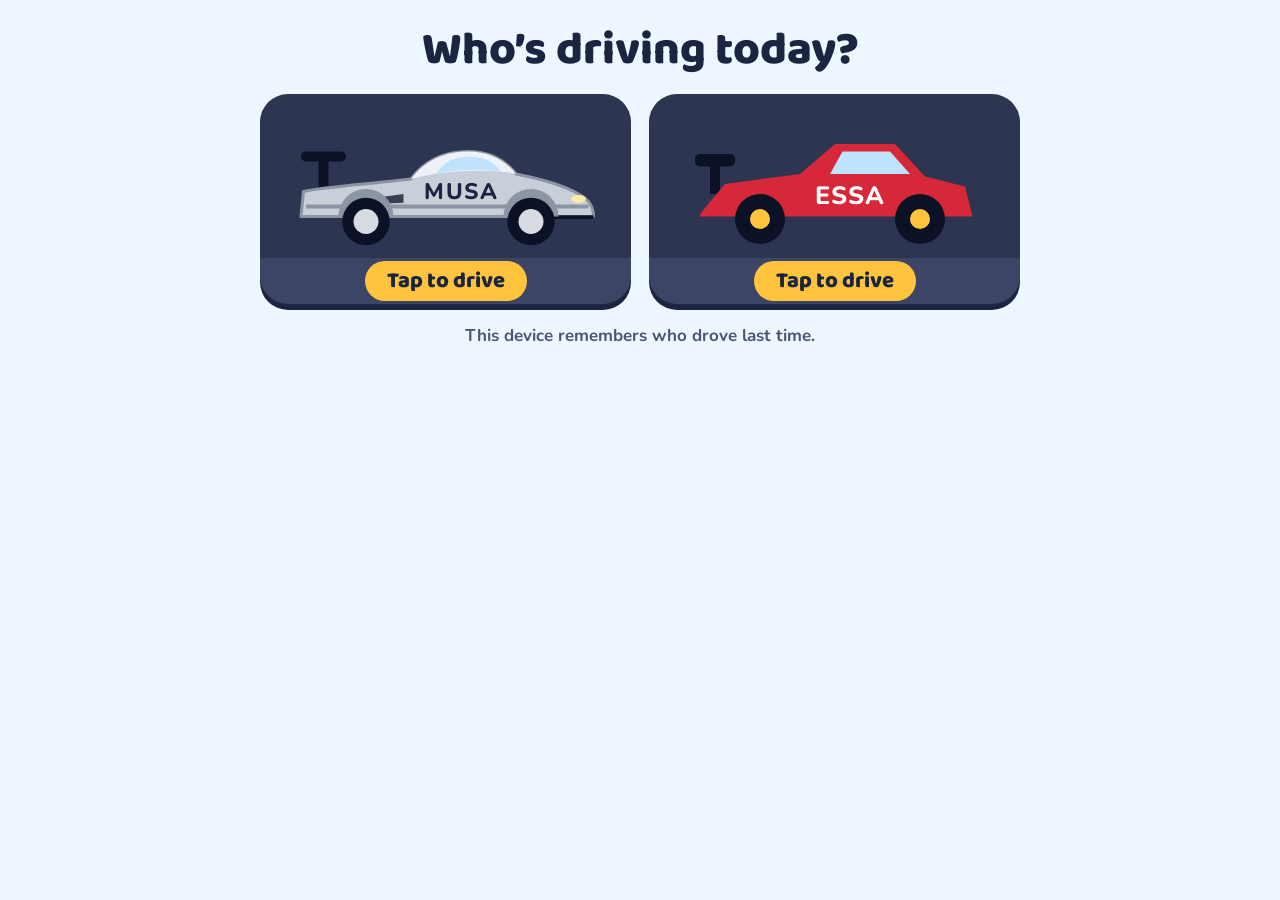
==== index.html @ 1c647e28 "Musa: chapter 11-16 practice topics and an original silver racer Co-Authored-By: Claude Opus 5.5 <no" ====
<!doctype html>
<html lang="en">
<head>
<meta charset="utf-8">
<meta name="viewport" content="width=device-width,initial-scale=1,viewport-fit=cover">
<title>Maths Grand Prix</title>
<meta name="theme-color" content="#2D3550">
<link rel="manifest" href="manifest.webmanifest">
<link rel="icon" href="icon-192.png">
<link rel="apple-touch-icon" href="apple-touch-icon.png">
<meta name="robots" content="noindex,nofollow">
<link rel="preconnect" href="https://fonts.googleapis.com">
<link rel="preconnect" href="https://fonts.gstatic.com" crossorigin>
<link rel="stylesheet" href="https://fonts.googleapis.com/css2?family=Baloo+2:wght@600;700;800&family=Nunito:wght@600;700;800&display=swap">
<link rel="stylesheet" href="app.css?v=8">
</head>
<body>
<div class="app" id="app"><div class="loading"><div class="display">Warming up the engine…</div></div></div>
<script src="gen.js?v=8"></script>
<script src="app.js?v=8"></script>
</body>
</html>
---- app.css ----
:root {
  --sky: #EEF6FF; --ink: #1B2440; --ink-soft: #4A5577; --asphalt: #2D3550; --asphalt-2: #3C4566;
  --asphalt-text: #DCE4F5; --lane: #FFC43D; --lane-deep: #B88400; --card: #FFFFFF; --line: #D3E1F1;
  --chip: #E4ECF6; --car: #D62839; --go: #177A45; --go-soft: #E3F6EC; --go-ink: #0F5530;
  --warn-soft: #FFF4D6; --warn-ink: #6B5200; --dot-muted: #5A6588; --mastered: #2BB673;
  --minus: #C2410C; --minus-soft: #FFE1D6; --plus: #1D4ED8; --plus-soft: #DBE7FF;
  --font-display: 'Baloo 2', 'Trebuchet MS', 'Segoe UI', sans-serif;
  --font-body: 'Nunito', 'Segoe UI', system-ui, sans-serif;
  color-scheme: light;
}
* { box-sizing: border-box; }
html { -webkit-text-size-adjust: 100%; }
body { margin: 0; background: var(--sky); color: var(--ink); font-family: var(--font-body); font-size: 17px; font-weight: 600;
  padding-left: max(14px, env(safe-area-inset-left, 0px)); padding-right: max(14px, env(safe-area-inset-right, 0px));
  padding-top: calc(16px + env(safe-area-inset-top, 0px)); padding-bottom: calc(36px + env(safe-area-inset-bottom, 0px));
  -webkit-tap-highlight-color: transparent; }
button { font-family: inherit; color: inherit; }
button:focus-visible { outline: 4px solid var(--ink); outline-offset: 3px; }
[hidden] { display: none !important; }
.app { max-width: 760px; margin: 0 auto; display: flex; flex-direction: column; gap: 20px; }
.display { font-family: var(--font-display); font-weight: 800; line-height: 1.05; text-wrap: balance; }
.top { display: flex; align-items: center; justify-content: space-between; gap: 10px; flex-wrap: wrap; }
.brand { display: flex; align-items: center; gap: 10px; }
.brand-small { font-family: var(--font-display); font-weight: 700; font-size: 16px; color: var(--ink-soft); line-height: 1; }
.brand-big { font-size: clamp(26px, 6vw, 38px); }
.top-btns { display: flex; gap: 8px; align-items: center; }
.icon-btn { border: none; cursor: pointer; background: var(--card); border-radius: 14px; padding: 8px 12px; display: flex; align-items: center; gap: 6px; font-weight: 800; font-size: 15px; box-shadow: 0 3px 0 var(--line); min-height: 44px; }
.stats { display: grid; grid-template-columns: repeat(3, minmax(0, 1fr)); gap: 10px; }
.stat { background: var(--card); border-radius: 18px; padding: 10px 12px; display: flex; align-items: center; gap: 10px; box-shadow: 0 3px 0 var(--line); min-width: 0; }
.stat b { font-family: var(--font-display); font-size: 26px; line-height: 1; display: block; }
.stat span { font-size: 13px; color: var(--ink-soft); font-weight: 700; }
.today { background: var(--asphalt); color: var(--card); border-radius: 28px; padding: 24px 22px 0; display: flex; flex-direction: column; gap: 12px; overflow: hidden; }
.today-row { display: flex; justify-content: space-between; align-items: flex-start; gap: 14px; flex-wrap: wrap; }
.tag { align-self: flex-start; background: var(--lane); color: var(--ink); font-weight: 800; font-size: 13px; letter-spacing: 0.06em; padding: 4px 12px; border-radius: 999px; }
.today h2 { font-size: clamp(28px, 6vw, 40px); margin: 6px 0; }
.today p { margin: 0; color: var(--asphalt-text); max-width: 420px; font-size: 17px; }
.go-btn { border: none; cursor: pointer; background: var(--lane); color: var(--ink); font-family: var(--font-display); font-weight: 800; font-size: 24px; padding: 14px 26px; border-radius: 20px; box-shadow: 0 5px 0 var(--lane-deep); display: inline-flex; align-items: center; justify-content: center; gap: 10px; min-height: 56px; }
.go-btn:active { transform: translateY(3px); box-shadow: 0 2px 0 var(--lane-deep); }
.go-btn[disabled] { background: var(--chip); box-shadow: 0 5px 0 var(--line); color: var(--ink-soft); cursor: default; transform: none; }
.road { position: relative; height: 92px; margin: 0 -22px; }
.road .tarmac { position: absolute; left: 0; right: 0; bottom: 0; height: 38px; background: var(--asphalt-2); }
.road .dash { position: absolute; left: 0; right: 0; bottom: 17px; height: 4px; background: repeating-linear-gradient(90deg, var(--lane) 0 28px, transparent 28px 52px); }
.road > .car { position: absolute; left: 36px; bottom: 12px; }
.flag { position: absolute; right: 36px; bottom: 38px; width: 34px; height: 46px; border-radius: 3px; background: repeating-conic-gradient(var(--card) 0 25%, var(--ink) 0 50%) 0 0 / 12px 12px; }
.pole { position: absolute; right: 70px; bottom: 38px; width: 4px; height: 54px; background: var(--asphalt-text); }
.sec { display: flex; flex-direction: column; gap: 12px; }
.sec-head { display: flex; align-items: baseline; justify-content: space-between; gap: 10px; flex-wrap: wrap; }
.sec-head h3 { margin: 0; font-size: 24px; }
.sec-head span { color: var(--ink-soft); font-weight: 700; font-size: 15px; }
.bonus { display: grid; grid-template-columns: repeat(5, minmax(0, 1fr)); gap: 10px; }
.bonus button { border: none; cursor: pointer; background: var(--card); border-radius: 16px; padding: 10px 4px; display: flex; flex-direction: column; align-items: center; gap: 2px; box-shadow: 0 3px 0 var(--line); min-width: 0; min-height: 76px; }
.bonus button b { font-family: var(--font-display); font-size: 17px; line-height: 1; }
.bonus button small { font-size: 12px; font-weight: 800; color: var(--go); }
.bonus button.locked { cursor: default; background: var(--chip); box-shadow: none; }
.bonus button.locked small { color: var(--ink-soft); }
.bonus button.done { background: #F6EBC8; box-shadow: none; }
.bonus button.done small { color: var(--warn-ink); }
.keep { width: 100%; font-size: 26px; }
.map { background: var(--asphalt); border-radius: 24px; padding: 18px 12px 14px; display: flex; flex-direction: column; gap: 14px; }
.map-row { display: grid; grid-template-columns: repeat(8, minmax(0, 1fr)); gap: 4px; background: repeating-linear-gradient(90deg, var(--lane) 0 12px, transparent 12px 26px) 0 20px / 100% 3px no-repeat; }
.cp { display: flex; flex-direction: column; align-items: center; gap: 6px; min-width: 0; }
.cp i { font-style: normal; width: 42px; height: 42px; border-radius: 50%; display: grid; place-items: center; font-family: var(--font-display); font-weight: 800; font-size: 19px; }
.cp i.q { background: var(--lane); color: var(--ink); border: 3px solid var(--card); }
.cp i.m { background: var(--mastered); color: var(--ink); border: 3px solid var(--card); }
.cp i.c { background: var(--dot-muted); color: var(--card); border: 3px solid var(--dot-muted); }
.cp small { font-size: 11.5px; font-weight: 700; color: var(--asphalt-text); text-align: center; line-height: 1.2; }
.legend { display: flex; gap: 14px; justify-content: center; flex-wrap: wrap; font-size: 13px; font-weight: 700; color: var(--asphalt-text); }
.legend span { display: flex; align-items: center; gap: 6px; }
.legend i { width: 13px; height: 13px; border-radius: 50%; display: inline-block; }
.garage { display: grid; grid-template-columns: repeat(4, minmax(0, 1fr)); gap: 10px; }
.up { background: var(--card); border-radius: 18px; padding: 12px; display: flex; flex-direction: column; gap: 6px; box-shadow: 0 3px 0 var(--line); min-width: 0; border: none; text-align: left; }
.up .sw { height: 36px; border-radius: 10px; }
.up b { font-size: 15px; line-height: 1.15; }
.up small { font-size: 13px; font-weight: 800; color: var(--ink-soft); }
.up small.ok { color: var(--go); }
.studied { background: var(--card); border-radius: 24px; padding: 20px; display: flex; flex-direction: column; gap: 14px; box-shadow: 0 4px 0 var(--line); }
.studied h3 { margin: 0; font-size: 24px; }
.studied p { margin: 0; color: var(--ink-soft); }
.pick-grid { display: grid; grid-template-columns: repeat(8, minmax(0, 1fr)); gap: 8px; }
.pick-grid.lessons { grid-template-columns: 1fr; }
.pick { border: 3px solid var(--line); background: #F4F8FD; border-radius: 14px; min-height: 52px; font-family: var(--font-display); font-weight: 800; font-size: 20px; cursor: pointer; }
.pick.on { background: var(--lane); border-color: var(--ink); }
.pick.lesson { text-align: left; font-family: var(--font-body); font-size: 16px; padding: 10px 14px; }
.race-top { display: flex; align-items: center; justify-content: space-between; gap: 10px; }
.race-top .display { font-size: 21px; text-align: center; }
.track { position: relative; height: 96px; background: var(--asphalt); border-radius: 22px; overflow: hidden; }
.track .dash { position: absolute; left: 18px; right: 18px; top: 62px; height: 4px; background: repeating-linear-gradient(90deg, var(--lane) 0 22px, transparent 22px 40px); }
.track .flag { right: 20px; bottom: auto; top: 16px; }
.track .pole { right: 54px; bottom: auto; top: 16px; height: 62px; }
#carwrap { position: absolute; top: 28px; transition: left .6s cubic-bezier(.3,1.4,.5,1); }
@media (prefers-reduced-motion: reduce) { #carwrap { transition: none; } }
.qcard { background: var(--card); border-radius: 28px; padding: clamp(16px, 4.5vw, 32px); display: flex; flex-direction: column; gap: 18px; box-shadow: 0 6px 0 var(--line); }
.q-head { display: flex; justify-content: space-between; align-items: center; gap: 10px; flex-wrap: wrap; }
.chip { background: var(--chip); color: var(--asphalt); font-weight: 800; font-size: 14px; padding: 6px 14px; border-radius: 999px; }
.say-btn { border: none; cursor: pointer; background: var(--chip); border-radius: 999px; padding: 8px 14px; display: flex; align-items: center; gap: 6px; font-weight: 800; font-size: 15px; min-height: 44px; }
.qtext { font-family: var(--font-display); font-weight: 700; font-size: clamp(25px, 5.4vw, 36px); line-height: 1.2; margin: 0; text-wrap: balance; white-space: pre-line; }
.qtext .op { display: inline-block; min-width: 1.1em; text-align: center; border-radius: 10px; padding: 0 4px; }
.qtext .op.minus { color: var(--minus); background: var(--minus-soft); }
.qtext .op.plus { color: var(--plus); background: var(--plus-soft); }
.eq { display: flex; align-items: center; justify-content: center; gap: 12px; flex-wrap: wrap; }
.eq .n { font-family: var(--font-display); font-weight: 800; font-size: clamp(54px, 15vw, 76px); line-height: 1; }
.eq .opbox { display: flex; flex-direction: column; align-items: center; gap: 2px; }
.eq .opc { width: 60px; height: 60px; border-radius: 50%; display: flex; align-items: center; justify-content: center; font-family: var(--font-display); font-weight: 800; font-size: 44px; line-height: 1; }
.eq .opc.minus { background: var(--minus-soft); border: 4px solid var(--minus); color: var(--minus); }
.eq .opc.plus { background: var(--plus-soft); border: 4px solid var(--plus); color: var(--plus); }
.eq .opbox small { font-size: 13px; font-weight: 800; }
.eq .opbox small.minus { color: #9A3412; } .eq .opbox small.plus { color: var(--plus); }
.eq .box { min-width: 64px; height: 64px; border: 4px dashed #8A97B4; border-radius: 14px; display: inline-block; }
.visual { display: flex; justify-content: center; overflow-x: auto; }
.visual svg { max-width: 100%; height: auto; }
.opts { display: grid; grid-template-columns: repeat(2, minmax(0, 1fr)); gap: 14px; }
.opt { cursor: pointer; font-family: var(--font-display); font-weight: 800; font-size: clamp(22px, 4.6vw, 34px); min-height: 84px; padding: 10px; border-radius: 22px; background: #F4F8FD; border: 4px solid var(--line); box-shadow: 0 5px 0 var(--line); line-height: 1.15; }
.opt.long { font-size: clamp(18px, 3.6vw, 24px); }
.opt.on { background: var(--lane); border-color: var(--ink); box-shadow: 0 5px 0 var(--lane-deep); }
.opt.right { background: var(--go-soft); border-color: var(--go); box-shadow: 0 5px 0 var(--go); }
.entry { display: flex; flex-direction: column; gap: 12px; align-items: center; }
.screen { min-width: 200px; max-width: 100%; min-height: 72px; padding: 6px 22px; border-radius: 20px; border: 4px solid var(--line); background: #F4F8FD; font-family: var(--font-display); font-weight: 800; font-size: 42px; display: flex; align-items: center; justify-content: center; gap: 10px; font-variant-numeric: tabular-nums; }
.screen.ok { background: var(--go-soft); border-color: var(--go); }
.screen.no { background: var(--warn-soft); border-color: var(--lane-deep); }
.screen .ph { color: var(--ink-soft); font-size: 20px; font-weight: 700; }
.screen .unit { font-size: 24px; color: var(--ink-soft); }
.pad { display: grid; grid-template-columns: repeat(3, minmax(0, 1fr)); gap: 10px; width: min(100%, 360px); }
.key { cursor: pointer; border: none; min-height: 60px; border-radius: 18px; background: var(--chip); box-shadow: 0 4px 0 var(--line); font-family: var(--font-display); font-weight: 800; font-size: 30px; }
.key.fn { font-family: var(--font-body); font-size: 17px; }
.key:active, .opt:active, .pick:active, .bonus button:active { transform: translateY(3px); }
.hint { text-align: center; color: var(--ink-soft); font-weight: 700; margin: 0; }
.next { width: 100%; font-size: 28px; padding: 16px; }
.fb { border-radius: 24px; padding: 18px; display: flex; flex-direction: column; gap: 12px; }
.fb.good { background: var(--go-soft); align-items: center; text-align: center; }
.fb.try { background: var(--card); box-shadow: 0 5px 0 var(--line); }
.fb h3 { margin: 0; font-size: 30px; }
.fb.good h3 { color: var(--go-ink); }
.fb p { margin: 0; font-size: 19px; font-weight: 700; }
.blocks { display: flex; flex-direction: column; gap: 6px; align-items: flex-start; }
.blocks .row { display: flex; gap: 4px; flex-wrap: wrap; }
.blocks i { width: 26px; height: 26px; border-radius: 6px; display: inline-block; }
.blocks i.t { background: #3B82F6; border: 2px solid #1D4ED8; }
.blocks i.o { background: #FB923C; border: 2px solid #C2410C; }
.blocks i.a { background: #34D399; border: 2px solid #047857; }
.blocks i.x { background: #EEF2F7; border: 2px dashed #8A97B4; }
.blocks i.e { background: #FFFFFF; border: 2px solid #8A97B4; }
.checker { height: 32px; border-radius: 12px; background: repeating-conic-gradient(var(--card) 0 25%, var(--ink) 0 50%) 0 0 / 32px 32px; }
.finish-title { font-size: clamp(42px, 9vw, 62px); text-align: center; margin: 4px 0 0; }
.finish-sub { text-align: center; color: var(--ink-soft); font-size: 20px; margin: 0; }
.prize { background: var(--card); border-radius: 28px; padding: 24px; display: flex; flex-direction: column; align-items: center; gap: 12px; box-shadow: 0 5px 0 var(--line); text-align: center; }
.stars { display: flex; gap: 10px; }
.stars svg { animation: pop 0.5s ease-out both; }
.stars svg:nth-child(2) { animation-delay: 0.15s; }
.stars svg:nth-child(3) { animation-delay: 0.3s; }
@keyframes pop { from { transform: scale(0.4); } to { transform: scale(1); } }
@media (prefers-reduced-motion: reduce) { .stars svg { animation: none; } }
.prize h2 { margin: 0; font-size: 30px; }
.prize p { margin: 0; color: var(--ink-soft); max-width: 480px; font-size: 18px; }
.saved { font-size: 14px; color: var(--ink-soft); font-weight: 700; }
.fact { background: var(--warn-soft); border-radius: 22px; padding: 18px 20px; display: flex; gap: 14px; align-items: center; }
.fact b { font-family: var(--font-display); font-size: 19px; display: block; }
.tip { background: var(--card); border-radius: 26px; padding: 22px; display: flex; flex-direction: column; gap: 14px; box-shadow: 0 5px 0 var(--line); }
.tip h3 { margin: 0; font-size: 26px; }
.qa { display: flex; gap: 12px; flex-wrap: wrap; }
.qa div { border-radius: 16px; padding: 10px 16px; }
.qa small { display: block; font-size: 13px; font-weight: 800; color: var(--ink-soft); letter-spacing: 0.04em; }
.qa b { font-family: var(--font-display); font-size: 22px; }
.step { display: flex; gap: 12px; align-items: flex-start; font-size: 18px; font-weight: 700; }
.step i { font-style: normal; width: 32px; height: 32px; flex-shrink: 0; border-radius: 50%; background: var(--asphalt); color: var(--card); display: grid; place-items: center; font-weight: 800; }
.try { border-top: 3px dashed var(--line); padding-top: 14px; display: flex; flex-direction: column; gap: 10px; }
.try-row { display: flex; gap: 10px; flex-wrap: wrap; }
.try-row .opt { min-height: 60px; flex: 1 1 120px; font-size: 22px; }
.result { border-radius: 14px; padding: 12px 16px; font-weight: 700; }
.result.good { background: var(--go-soft); color: var(--go-ink); }
.result.mid { background: var(--warn-soft); color: var(--warn-ink); }
.strong { background: var(--go-soft); border-radius: 22px; padding: 18px 20px; display: flex; gap: 14px; align-items: center; }
.strong b { font-family: var(--font-display); font-size: 19px; color: var(--go-ink); display: block; }
.two { display: grid; grid-template-columns: repeat(2, minmax(0, 1fr)); gap: 14px; }
.plain-btn { border: none; cursor: pointer; background: var(--card); color: var(--ink); font-family: var(--font-display); font-weight: 800; font-size: 22px; padding: 16px; border-radius: 20px; box-shadow: 0 5px 0 var(--line); min-height: 56px; }
.two .go-btn { font-size: 22px; }
.loading { text-align: center; padding: 50px 10px; display: flex; flex-direction: column; align-items: center; gap: 18px; }
.loading .display { font-size: 30px; }
.picker { display: flex; flex-direction: column; gap: 20px; }
.picker h1 { margin: 10px 0 0; font-size: clamp(32px, 8vw, 46px); text-align: center; }
.drivers { display: grid; grid-template-columns: repeat(auto-fit, minmax(min(100%, 300px), 1fr)); gap: 18px; }
.driver-car { border: none; cursor: pointer; background: var(--asphalt); border-radius: 28px; padding: 20px 16px 0; display: flex; flex-direction: column; align-items: center; gap: 4px; box-shadow: 0 6px 0 var(--ink); overflow: hidden; color: var(--card); }
.driver-car .strip { align-self: stretch; margin: 0 -16px; height: 46px; background: var(--asphalt-2); display: flex; align-items: center; justify-content: center; }
.driver-car .strip span { background: var(--lane); color: var(--ink); font-family: var(--font-display); font-weight: 800; font-size: 22px; padding: 2px 22px; border-radius: 999px; }
.lock { display: flex; flex-direction: column; gap: 18px; align-items: stretch; }
.lock-head { display: flex; flex-direction: column; align-items: center; gap: 6px; text-align: center; }
.lock-head h1 { margin: 0; font-size: 36px; }
.lock-head p { margin: 0; font-size: 20px; font-weight: 800; }
.pics { display: grid; grid-template-columns: repeat(3, minmax(0, 1fr)); gap: 14px; max-width: 460px; width: 100%; align-self: center; }
.pic { min-height: 100px; border-radius: 22px; display: flex; align-items: center; justify-content: center; cursor: pointer; background: var(--card); border: 4px solid var(--line); box-shadow: 0 4px 0 var(--line); }
.pic.on { background: var(--warn-soft); border-color: var(--lane-deep); box-shadow: 0 4px 0 var(--lane-deep); }
.pic.ok { background: var(--go-soft); border-color: var(--go); box-shadow: 0 4px 0 var(--go); }
.msg { border-radius: 18px; padding: 14px 16px; font-size: 18px; font-weight: 800; text-align: center; }
.msg.mid { background: var(--warn-soft); color: var(--warn-ink); }
.msg.good { background: var(--go-soft); color: var(--go-ink); }
.pit { display: flex; flex-direction: column; gap: 18px; }
.pit-card { background: var(--asphalt); color: var(--card); border-radius: 28px; padding: 24px 20px; display: flex; flex-direction: column; align-items: center; gap: 12px; text-align: center; overflow: hidden; }
.pit-card h1 { margin: 0; font-size: clamp(32px, 8vw, 44px); }
.pit-card p { margin: 0; font-size: 19px; color: var(--asphalt-text); max-width: 460px; }
.pit-time { background: var(--lane); color: var(--ink); border-radius: 22px; padding: 12px 22px; font-family: var(--font-display); font-weight: 800; font-size: 26px; }
.pit-idea { background: var(--card); border-radius: 22px; padding: 18px 20px; box-shadow: 0 4px 0 var(--line); display: flex; gap: 14px; align-items: center; font-size: 18px; font-weight: 700; }
.pit-idea b { font-family: var(--font-display); font-size: 20px; display: block; }
.steam { animation: rise 2s ease-out infinite; }
.steam.s2 { animation-delay: .6s; } .steam.s3 { animation-delay: 1.2s; }
@keyframes rise { from { transform: translateY(6px); opacity: .9; } to { transform: translateY(-14px); opacity: 0; } }
@media (prefers-reduced-motion: reduce) { .steam { animation: none; } }
.small-link { align-self: center; border: none; background: transparent; color: var(--ink-soft); font-weight: 800; font-size: 15px; text-decoration: underline; cursor: pointer; padding: 10px; min-height: 44px; }
@media (max-width: 560px) {
  .bonus { grid-template-columns: repeat(4, minmax(0, 1fr)); }
  .garage { grid-template-columns: repeat(2, minmax(0, 1fr)); }
  .map-row { grid-template-columns: repeat(4, minmax(0, 1fr)); row-gap: 12px; background: none; }
  .pick-grid { grid-template-columns: repeat(4, minmax(0, 1fr)); }
  .opts { grid-template-columns: 1fr; }
  .opts.two-up { grid-template-columns: repeat(2, minmax(0, 1fr)); }
  .stat { flex-direction: column; align-items: flex-start; gap: 4px; }
  .today { padding: 20px 18px 0; } .road { margin: 0 -18px; }
}

/* finish celebration */
.finish-title { font-size: clamp(32px, 8vw, 62px); display: flex; align-items: center; justify-content: center; gap: 10px; }
.finish-title .wflag { width: clamp(30px, 7vw, 64px); height: auto; flex-shrink: 0; }
.finish-title .wflag:last-child { transform: scaleX(-1); }
.wflag .cloth { transform-origin: 12px 23px; animation: flagwave 0.5s ease-in-out infinite alternate; }
@keyframes flagwave { from { transform: skewY(-6deg) scaleX(0.94); } to { transform: skewY(6deg) scaleX(1); } }
.victory { animation: victory 0.55s cubic-bezier(.3,.7,.4,1) 4 alternate; }
@keyframes victory { from { transform: translateY(0) rotate(0); } to { transform: translateY(-34px) rotate(-6deg); } }
@media (prefers-reduced-motion: reduce) { .wflag .cloth, .victory { animation: none; } }
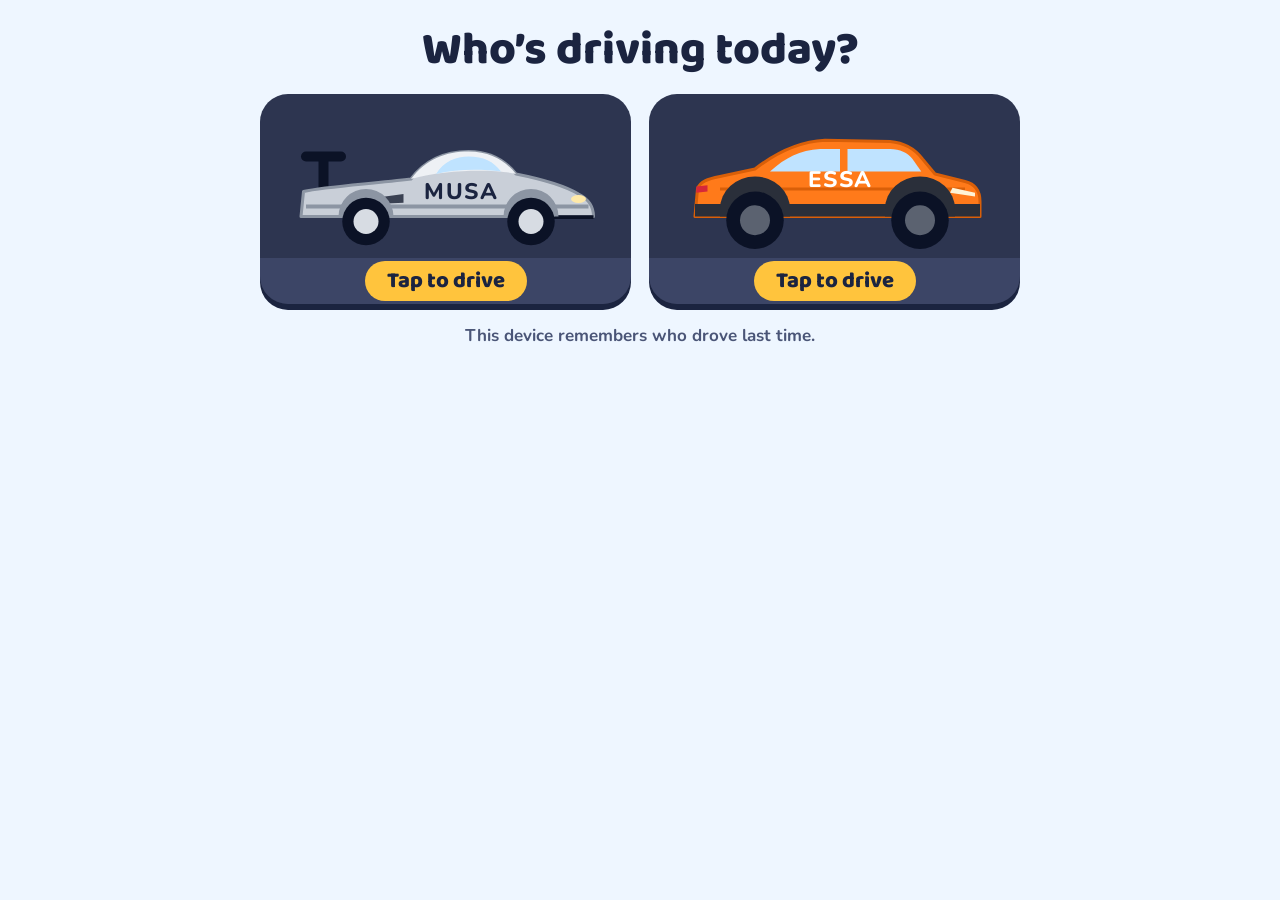
==== commit c9593ccb: "Essa: original orange sporty SUV Co-Authored-By: Claude Opus 5.5 <noreply@anthropic.com> Claude-Sess" ====
--- a/index.html
+++ b/index.html
@@ -12,11 +12,11 @@
 <link rel="preconnect" href="https://fonts.googleapis.com">
 <link rel="preconnect" href="https://fonts.gstatic.com" crossorigin>
 <link rel="stylesheet" href="https://fonts.googleapis.com/css2?family=Baloo+2:wght@600;700;800&family=Nunito:wght@600;700;800&display=swap">
-<link rel="stylesheet" href="app.css?v=8">
+<link rel="stylesheet" href="app.css?v=11">
 </head>
 <body>
 <div class="app" id="app"><div class="loading"><div class="display">Warming up the engine…</div></div></div>
-<script src="gen.js?v=8"></script>
-<script src="app.js?v=8"></script>
+<script src="gen.js?v=11"></script>
+<script src="app.js?v=11"></script>
 </body>
 </html>
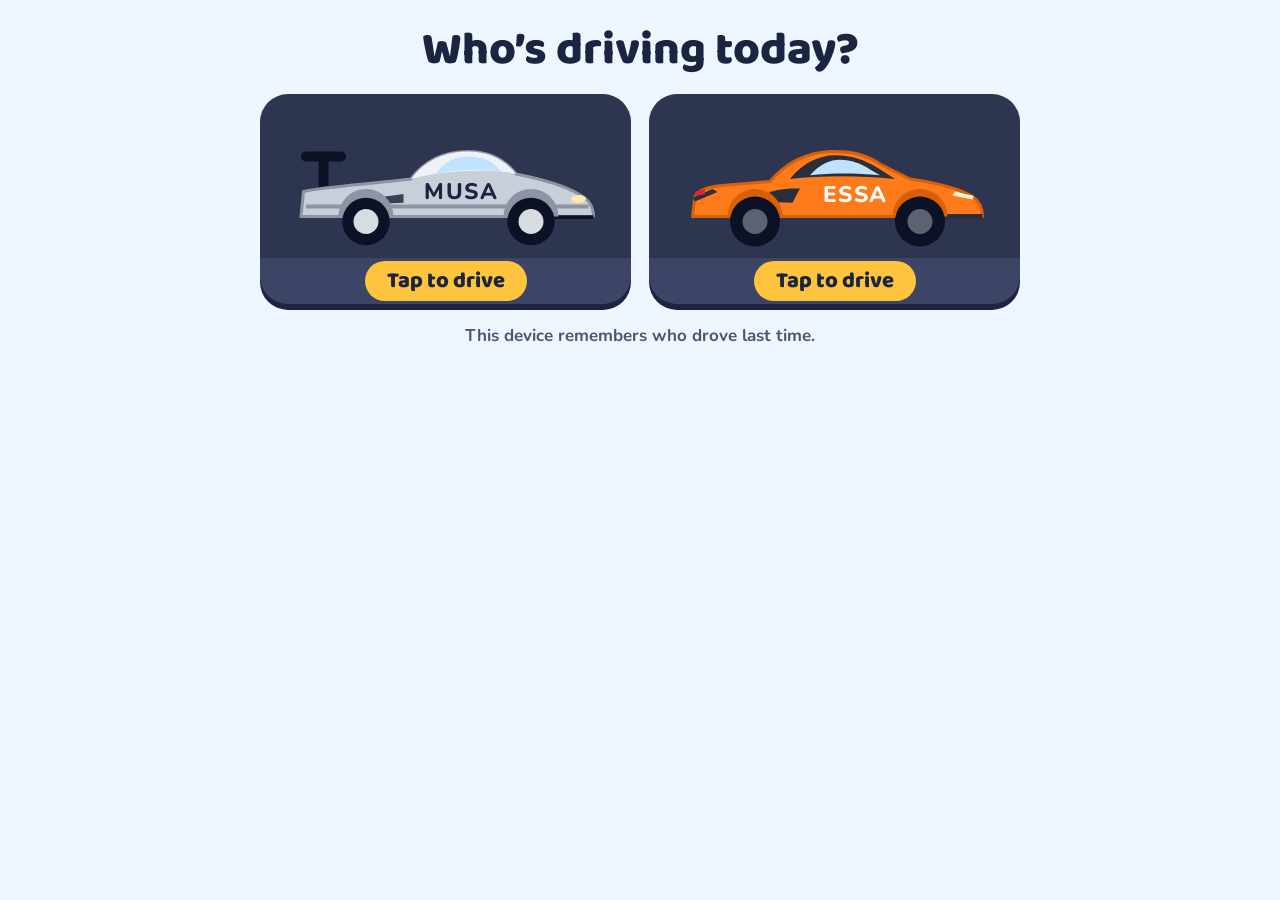
==== commit 9f8a306b: "Essa: original low orange supercar Co-Authored-By: Claude Opus 5.5 <noreply@anthropic.com> Claude-Se" ====
--- a/index.html
+++ b/index.html
@@ -12,11 +12,11 @@
 <link rel="preconnect" href="https://fonts.googleapis.com">
 <link rel="preconnect" href="https://fonts.gstatic.com" crossorigin>
 <link rel="stylesheet" href="https://fonts.googleapis.com/css2?family=Baloo+2:wght@600;700;800&family=Nunito:wght@600;700;800&display=swap">
-<link rel="stylesheet" href="app.css?v=11">
+<link rel="stylesheet" href="app.css?v=12">
 </head>
 <body>
 <div class="app" id="app"><div class="loading"><div class="display">Warming up the engine…</div></div></div>
-<script src="gen.js?v=11"></script>
-<script src="app.js?v=11"></script>
+<script src="gen.js?v=12"></script>
+<script src="app.js?v=12"></script>
 </body>
 </html>
